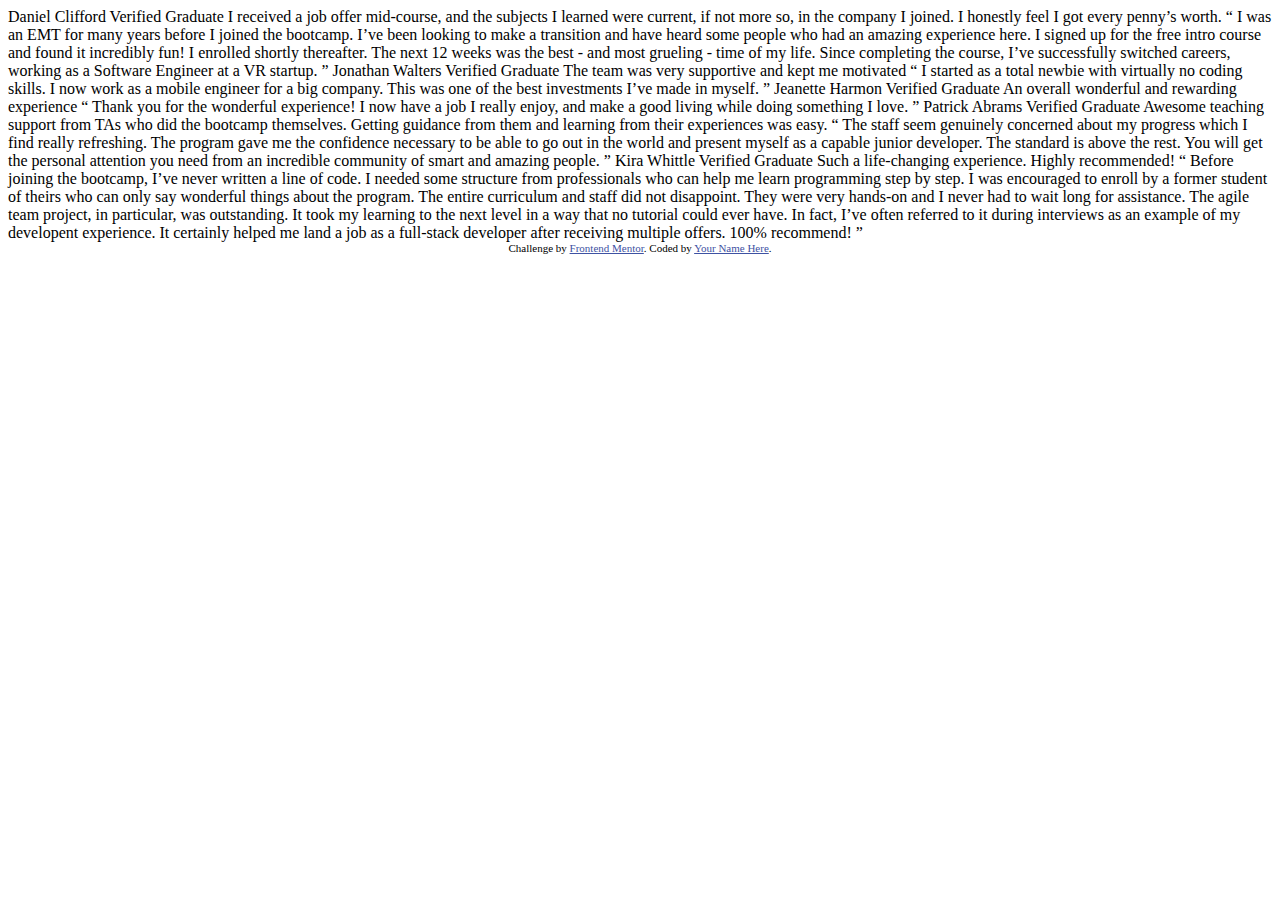
==== index.html @ d4e319ce "lol" ====
<!DOCTYPE html>
<html lang="en">
<head>
  <meta charset="UTF-8">
  <meta name="viewport" content="width=device-width, initial-scale=1.0"> <!-- displays site properly based on user's device -->

  <link rel="icon" type="image/png" sizes="32x32" href="./images/favicon-32x32.png">
  
  <title>Testimonial challenge</title>

  <!-- Feel free to remove these styles or customise in your own stylesheet 👍 -->
  <style>
    .attribution { font-size: 11px; text-align: center; }
    .attribution a { color: hsl(228, 45%, 44%); }
  </style>
</head>
<body>
  Daniel Clifford
  Verified Graduate

  I received a job offer mid-course, and the subjects I learned were current, if not more so, 
  in the company I joined. I honestly feel I got every penny’s worth.

  “ I was an EMT for many years before I joined the bootcamp. I’ve been looking to make a 
  transition and have heard some people who had an amazing experience here. I signed up 
  for the free intro course and found it incredibly fun! I enrolled shortly thereafter. 
  The next 12 weeks was the best - and most grueling - time of my life. Since completing 
  the course, I’ve successfully switched careers, working as a Software Engineer at a VR startup. ”

  Jonathan Walters
  Verified Graduate

  The team was very supportive and kept me motivated

  “ I started as a total newbie with virtually no coding skills. I now work as a mobile engineer 
  for a big company. This was one of the best investments I’ve made in myself. ”

  Jeanette Harmon
  Verified Graduate

  An overall wonderful and rewarding experience

  “ Thank you for the wonderful experience! I now have a job I really enjoy, and make a good living 
  while doing something I love. ”

  Patrick Abrams
  Verified Graduate

  Awesome teaching support from TAs who did the bootcamp themselves. Getting guidance from them and 
  learning from their experiences was easy.

  “ The staff seem genuinely concerned about my progress which I find really refreshing. The program 
  gave me the confidence necessary to be able to go out in the world and present myself as a capable 
  junior developer. The standard is above the rest. You will get the personal attention you need from 
  an incredible community of smart and amazing people. ”

  Kira Whittle
  Verified Graduate

  Such a life-changing experience. Highly recommended!

  “ Before joining the bootcamp, I’ve never written a line of code. I needed some structure from 
  professionals who can help me learn programming step by step. I was encouraged to enroll by a former 
  student of theirs who can only say wonderful things about the program. The entire curriculum and staff 
  did not disappoint. They were very hands-on and I never had to wait long for assistance. The agile team 
  project, in particular, was outstanding. It took my learning to the next level in a way that no tutorial 
  could ever have. In fact, I’ve often referred to it during interviews as an example of my developent 
  experience. It certainly helped me land a job as a full-stack developer after receiving multiple offers. 
  100% recommend! ”
  
  <div class="attribution">
    Challenge by <a href="https://www.frontendmentor.io?ref=challenge" target="_blank">Frontend Mentor</a>. 
    Coded by <a href="#">Your Name Here</a>.
  </div>
</body>
</html>
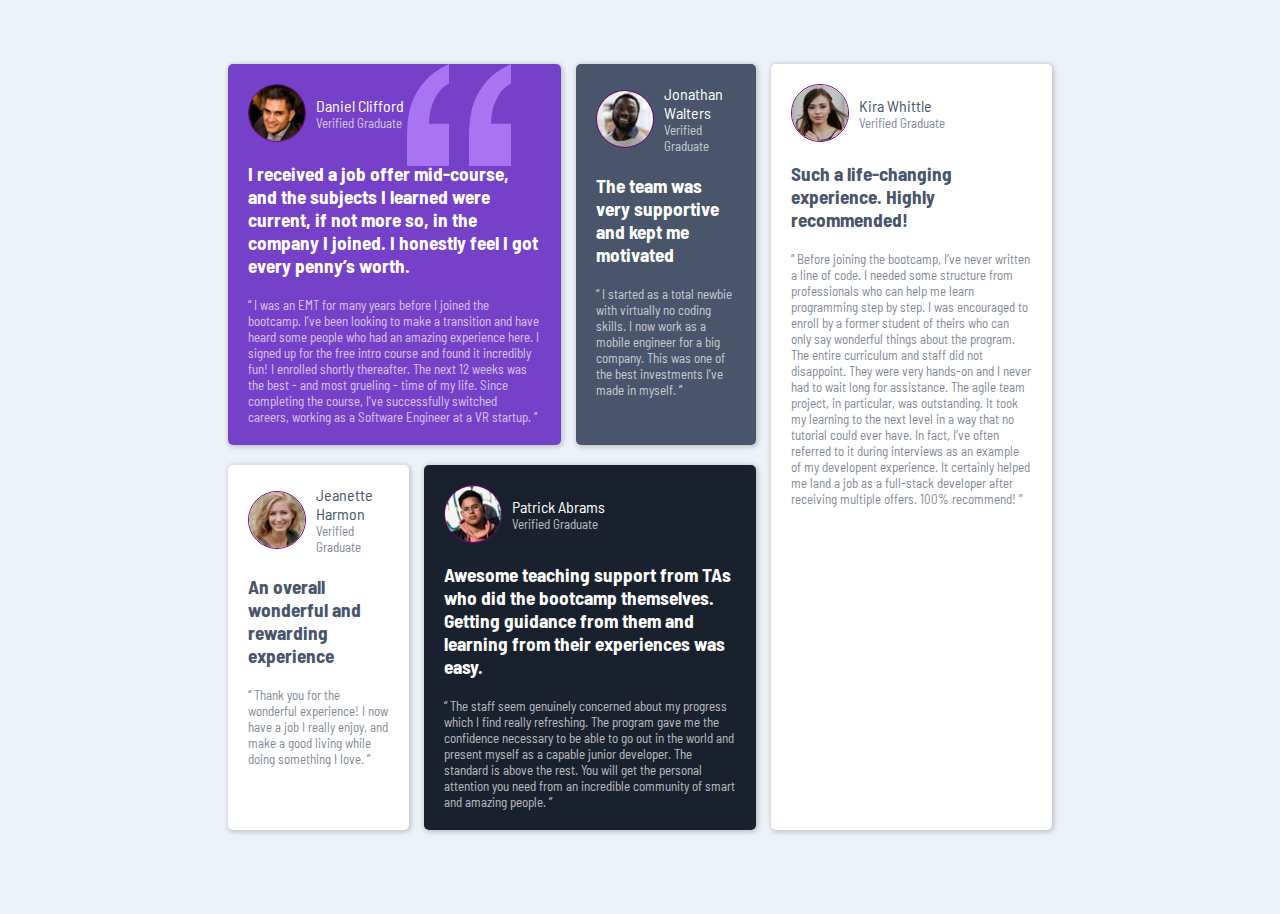
==== commit 7ba09495: "Rename solution.html to index.html" ====
--- a/index.html
+++ b/index.html
@@ -1,76 +1,105 @@
 <!DOCTYPE html>
+
 <html lang="en">
+
 <head>
+
+  <link rel="stylesheet" type="text/css" href="solution.css">
+  <script type="text/javascript" src="solution.js"></script>
+
   <meta charset="UTF-8">
   <meta name="viewport" content="width=device-width, initial-scale=1.0"> <!-- displays site properly based on user's device -->
 
   <link rel="icon" type="image/png" sizes="32x32" href="./images/favicon-32x32.png">
-  
+  <link rel="preconnect" href="https://fonts.googleapis.com"> 
+  <link rel="preconnect" href="https://fonts.gstatic.com" crossorigin> 
+  <link href="https://fonts.googleapis.com/css2?family=Barlow+Semi+Condensed:wght@500;600&display=swap" rel="stylesheet">
   <title>Testimonial challenge</title>
+</head>
 
-  <!-- Feel free to remove these styles or customise in your own stylesheet 👍 -->
-  <style>
-    .attribution { font-size: 11px; text-align: center; }
-    .attribution a { color: hsl(228, 45%, 44%); }
-  </style>
-</head>
 <body>
-  Daniel Clifford
-  Verified Graduate
 
-  I received a job offer mid-course, and the subjects I learned were current, if not more so, 
-  in the company I joined. I honestly feel I got every penny’s worth.
+  <div id="testimonial-grid-container">
 
-  “ I was an EMT for many years before I joined the bootcamp. I’ve been looking to make a 
-  transition and have heard some people who had an amazing experience here. I signed up 
-  for the free intro course and found it incredibly fun! I enrolled shortly thereafter. 
-  The next 12 weeks was the best - and most grueling - time of my life. Since completing 
-  the course, I’ve successfully switched careers, working as a Software Engineer at a VR startup. ”
+    <div id="main-left">
+      <div id="top">
+        <div id="testimonial-1" class="grid-item">
+          <img id="quotation-marks" src="./images/bg-pattern-quotation.svg" alt="">
+          <div class="header">
+            <img src="./images/image-daniel.jpg" alt="daniel">
+            <div class="header-text">
+              <p class="name">Daniel Clifford</p>
+              <p>Verified Graduate</p>
+            </div>
+          </div>
+          <h4>I received a job offer mid-course, and the subjects I learned were current, if not more so, 
+            in the company I joined. I honestly feel I got every penny’s worth.</h4>
+          <p>“ I was an EMT for many years before I joined the bootcamp. I’ve been looking to make a 
+            transition and have heard some people who had an amazing experience here. I signed up 
+            for the free intro course and found it incredibly fun! I enrolled shortly thereafter. 
+            The next 12 weeks was the best - and most grueling - time of my life. Since completing 
+            the course, I’ve successfully switched careers, working as a Software Engineer at a VR startup. ”</p>
+        </div>
+        <div id="testimonial-2" class="grid-item">
+          <div class="header">
+            <img src="./images/image-jonathan.jpg" alt="jonathan">
+            <div class="header-text">
+              <p class="name">Jonathan Walters</p>
+              <p>Verified Graduate</p>
+            </div>
+          </div>
+          <h4>The team was very supportive and kept me motivated</h4>
+          <p>“ I started as a total newbie with virtually no coding skills. I now work as a mobile engineer for a big company. This was one of the best investments I’ve made in myself. ”</p>
+        </div>
+      </div>
+      <div id="bottom">
+        <div id="testimonial-3" class="grid-item">
+          <div class="header">
+            <img src="./images/image-jeanette.jpg" alt="jeanette">
+            <div class="header-text">
+              <p class="name">Jeanette Harmon</p>
+              <p>Verified Graduate</p>
+            </div>
+          </div>
+          <h4>An overall wonderful and rewarding experience</h4>
+          <p>“ Thank you for the wonderful experience! I now have a job I really enjoy, and make a good living while doing something I love. ”</p>
+        </div>
+        <div id="testimonial-4" class="grid-item">
+          <div class="header">
+            <img src="./images/image-patrick.jpg" alt="patrick">
+            <div class="header-text">
+              <p class="name">Patrick Abrams</p>
+              <p>Verified Graduate</p>
+            </div>
+          </div>
+          <h4>Awesome teaching support from TAs who did the bootcamp themselves. Getting guidance from them and learning from their experiences was easy.</h4>
+          <p>“ The staff seem genuinely concerned about my progress which I find really refreshing. The program gave me the confidence necessary to be able to go out in the world and present myself as a capable 
+            junior developer. The standard is above the rest. You will get the personal attention you need from 
+            an incredible community of smart and amazing people. ”</p>
+        </div>
+      </div>
+    </div>
 
-  Jonathan Walters
-  Verified Graduate
 
-  The team was very supportive and kept me motivated
+    <div id="testimonial-5" class="grid-item">
+      <div class="header">
+        <img src="./images/image-kira.jpg" alt="kira">
+        <div class="header-text">
+          <p class="name">Kira Whittle</p>
+          <p>Verified Graduate</p>
+        </div>
+      </div>
+      <h4>Such a life-changing experience. Highly recommended!</h4>
+      <p>“ Before joining the bootcamp, I’ve never written a line of code. I needed some structure from 
+        professionals who can help me learn programming step by step. I was encouraged to enroll by a former 
+        student of theirs who can only say wonderful things about the program. The entire curriculum and staff 
+        did not disappoint. They were very hands-on and I never had to wait long for assistance. The agile team 
+        project, in particular, was outstanding. It took my learning to the next level in a way that no tutorial 
+        could ever have. In fact, I’ve often referred to it during interviews as an example of my developent 
+        experience. It certainly helped me land a job as a full-stack developer after receiving multiple offers. 
+        100% recommend! ”</p>
+    </div>
+  </div>
 
-  “ I started as a total newbie with virtually no coding skills. I now work as a mobile engineer 
-  for a big company. This was one of the best investments I’ve made in myself. ”
 
-  Jeanette Harmon
-  Verified Graduate
-
-  An overall wonderful and rewarding experience
-
-  “ Thank you for the wonderful experience! I now have a job I really enjoy, and make a good living 
-  while doing something I love. ”
-
-  Patrick Abrams
-  Verified Graduate
-
-  Awesome teaching support from TAs who did the bootcamp themselves. Getting guidance from them and 
-  learning from their experiences was easy.
-
-  “ The staff seem genuinely concerned about my progress which I find really refreshing. The program 
-  gave me the confidence necessary to be able to go out in the world and present myself as a capable 
-  junior developer. The standard is above the rest. You will get the personal attention you need from 
-  an incredible community of smart and amazing people. ”
-
-  Kira Whittle
-  Verified Graduate
-
-  Such a life-changing experience. Highly recommended!
-
-  “ Before joining the bootcamp, I’ve never written a line of code. I needed some structure from 
-  professionals who can help me learn programming step by step. I was encouraged to enroll by a former 
-  student of theirs who can only say wonderful things about the program. The entire curriculum and staff 
-  did not disappoint. They were very hands-on and I never had to wait long for assistance. The agile team 
-  project, in particular, was outstanding. It took my learning to the next level in a way that no tutorial 
-  could ever have. In fact, I’ve often referred to it during interviews as an example of my developent 
-  experience. It certainly helped me land a job as a full-stack developer after receiving multiple offers. 
-  100% recommend! ”
-  
-  <div class="attribution">
-    Challenge by <a href="https://www.frontendmentor.io?ref=challenge" target="_blank">Frontend Mentor</a>. 
-    Coded by <a href="#">Your Name Here</a>.
-  </div>
 </body>
-</html>--- a/solution.css
+++ b/solution.css
@@ -0,0 +1,128 @@
+* {
+    box-sizing: border-box;
+    margin: 0;
+    padding: 0;
+}
+
+
+
+body {
+    background-color: #ecf2f8;
+    font-family: 'Barlow Semi Condensed', sans-serif;
+} 
+
+#testimonial-grid-container {
+    padding: 5% 3%;
+    
+}
+
+#testimonial-1 {
+    background-color: #7541c8;
+    color: white;
+    position: relative;
+    z-index: 0;
+}
+
+#testimonial-2 {
+    background-color: #48556a;
+    color: white;
+}
+
+#testimonial-3, #testimonial-5 {
+    background-color: white;
+    color: #48556a;
+}
+
+#testimonial-4 {
+    background-color: #19212e;
+    color: white;
+}
+
+
+.grid-item {
+    margin-bottom: 20px;
+    padding: 20px;
+    border-radius: 5px;
+    box-shadow: 1px 1px 5px 1px rgba(0,0,0,0.2);
+
+    font-size: 13px;
+}
+
+
+
+.header img {
+    border-radius: 50%;
+    margin-right: 10px;
+    border: 1px solid purple;
+}
+
+.grid-item h4 {
+    margin-bottom: 20px;
+    font-size: 1.2rem;
+}
+
+.grid-item p {
+    opacity: 70%;
+    
+}
+
+
+.header {
+    display: flex;
+    align-items: center;
+    margin-bottom: 20px;
+    z-index: 3;
+    position: relative;
+}
+
+.header .name {
+    opacity: 100%;
+    font-size: 1rem;
+}
+
+#quotation-marks {
+    position: absolute;
+    right: 15%;
+    top: 0;
+    z-index: 1;
+}
+
+@media (min-width: 576px) {
+
+    #testimonial-grid-container, #main-left, #top, #bottom {
+        display: flex;
+    }
+
+    #testimonial-grid-container {
+        max-width: 900px;
+        margin: 0 auto;
+       
+    }
+
+    #testimonial-5 {
+        flex-basis: 35%;
+    }
+
+    #main-left {
+        flex-direction: column;
+        flex-basis: 68%;
+    }
+
+    #top, #bottom {
+        flex-basis: 50%;
+        
+    }
+
+    #testimonial-1, #testimonial-4 {
+        flex-basis: 65%;
+    }
+
+    #testimonial-2, #testimonial-3 {
+        flex-basis: 35%;
+    }
+
+
+    #main-left .grid-item {
+        margin-right: 15px;
+    }
+}